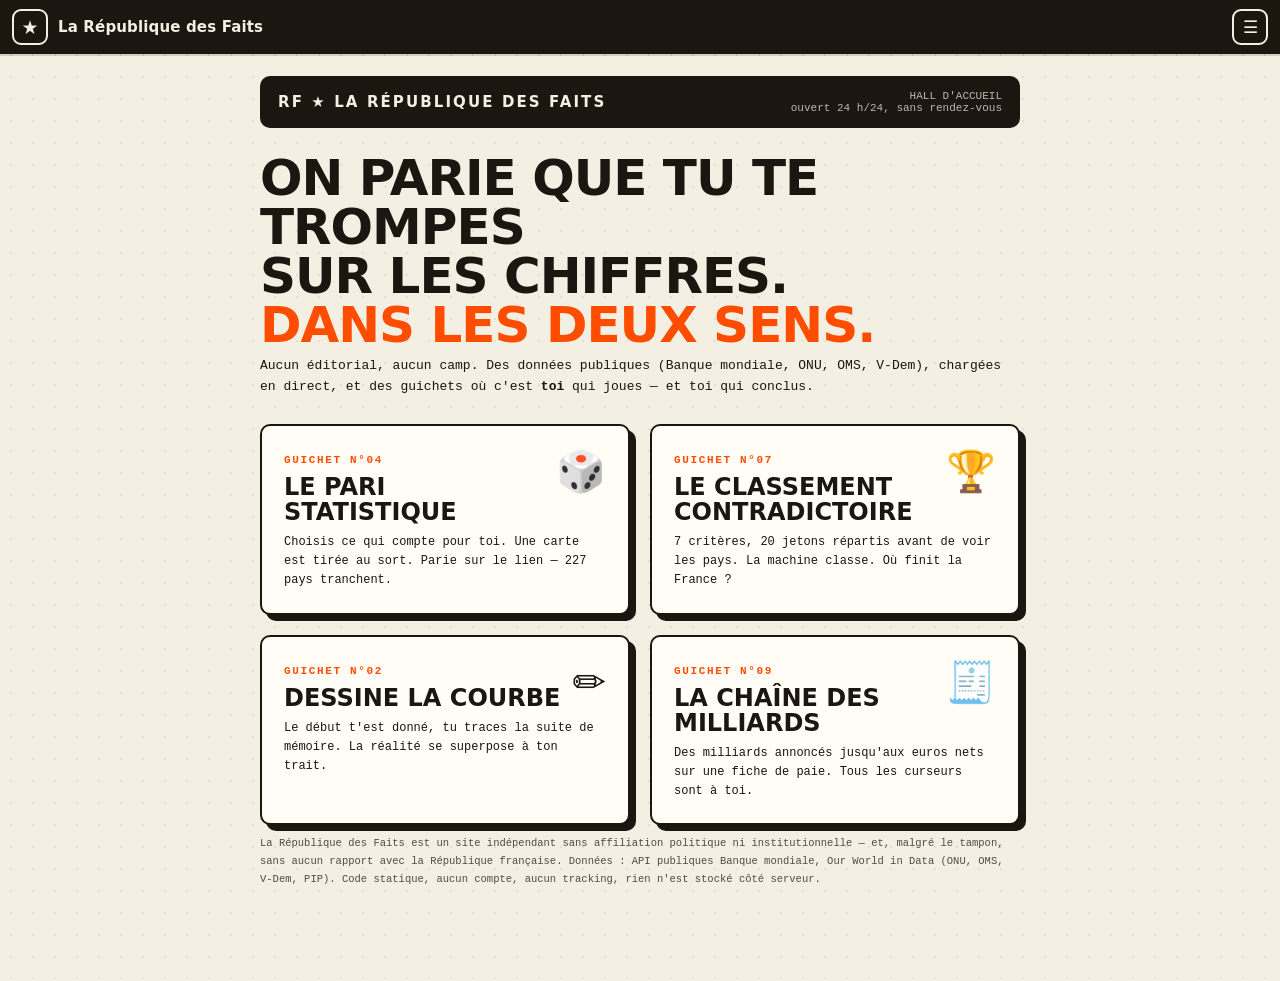
==== index.html @ 017c0ad5 "datarepublic — La République des Faits, 4 guichets de données publiques Site statique, zéro backend " ====
<!doctype html><html lang="fr"><head><meta charset="utf-8">
<meta name="viewport" content="width=device-width,initial-scale=1">
<title>La République des Faits</title>
<link rel="icon" href="data:image/svg+xml,<svg xmlns=%22http://www.w3.org/2000/svg%22 viewBox=%220 0 100 100%22><text y=%22.9em%22 font-size=%2290%22>★</text></svg>">
<link rel="stylesheet" href="styles.css?v=1787875876">
<style>
.guichets{display:grid;grid-template-columns:repeat(auto-fit,minmax(280px,1fr));gap:20px;margin-top:10px}
.g{display:block;text-decoration:none;color:var(--ink);background:var(--card);
 border:2px solid var(--ink);border-radius:10px;box-shadow:6px 6px 0 var(--ink);
 padding:22px;transition:transform .08s}
.g:hover{transform:translate(-3px,-3px);box-shadow:9px 9px 0 var(--ink)}
.g .no{font-family:var(--mono);font-size:11px;letter-spacing:.15em;color:var(--orange);font-weight:700}
.g h2{font-weight:900;font-size:24px;text-transform:uppercase;line-height:1.05;margin:8px 0}
.g p{font-family:var(--mono);font-size:12px;line-height:1.6}
.g .em{font-size:40px;float:right}
.soon{opacity:.55;pointer-events:none}
</style></head><body><div class="wrap">

<div class="bureau"><b>RF ★ LA RÉPUBLIQUE DES FAITS</b>
<div class="form-no">HALL D'ACCUEIL<br>ouvert 24 h/24, sans rendez-vous</div></div>

<h1>On parie que tu te trompes<br>sur les chiffres.<br><span class="o">Dans les deux sens.</span></h1>
<div class="sub">Aucun éditorial, aucun camp. Des données publiques (Banque mondiale, ONU, OMS, V-Dem), chargées en direct, et des guichets où c'est <b>toi</b> qui joues — et toi qui conclus.</div>

<div class="guichets">
<a class="g" href="pari.html"><span class="em">🎲</span>
 <span class="no">GUICHET N°04</span><h2>Le pari statistique</h2>
 <p>Choisis ce qui compte pour toi. Une carte est tirée au sort. Parie sur le lien — 227 pays tranchent.</p></a>
<a class="g" href="classement.html"><span class="em">🏆</span>
 <span class="no">GUICHET N°07</span><h2>Le classement contradictoire</h2>
 <p>7 critères, 20 jetons répartis avant de voir les pays. La machine classe. Où finit la France ?</p></a>
<a class="g" href="courbe.html"><span class="em">✏️</span>
 <span class="no">GUICHET N°02</span><h2>Dessine la courbe</h2>
 <p>Le début t'est donné, tu traces la suite de mémoire. La réalité se superpose à ton trait.</p></a>
<a class="g" href="milliards.html"><span class="em">🧾</span>
 <span class="no">GUICHET N°09</span><h2>La chaîne des milliards</h2>
 <p>Des milliards annoncés jusqu'aux euros nets sur une fiche de paie. Tous les curseurs sont à toi.</p></a>
</div>

</div>
<script src="rf-data.js?v=1787875876"></script>
<footer>La République des Faits est un site indépendant sans affiliation politique ni institutionnelle — et, malgré le tampon, sans aucun rapport avec la République française. Données : API publiques Banque mondiale, Our World in Data (ONU, OMS, V-Dem, PIP). Code statique, aucun compte, aucun tracking, rien n'est stocké côté serveur.</footer>
<script>RF.mountNav("index.html")</script>
</body></html>
---- styles.css ----
:root{
  --paper:#F4EFE3; --ink:#1B160F; --orange:#FF4D00; --green:#1F9D5B;
  --red:#D92D20; --card:#FFFDF6; --mono:ui-monospace,'SF Mono',Menlo,monospace;
}
*{box-sizing:border-box;margin:0}
body{background:var(--paper);color:var(--ink);
  font-family:system-ui,-apple-system,sans-serif;
  background-image:radial-gradient(#00000012 1px,transparent 1px);background-size:22px 22px;
  padding:28px 14px 80px}
.wrap{max-width:760px;margin:0 auto}
.bureau{background:var(--ink);color:var(--paper);border-radius:10px;padding:14px 18px;
  display:flex;justify-content:space-between;align-items:center;gap:10px;flex-wrap:wrap}
.bureau b{font-size:15px;letter-spacing:.14em}
.bureau a{color:var(--paper);text-decoration:none}
.bureau .form-no{font-family:var(--mono);font-size:11px;opacity:.75;text-align:right}
h1{font-weight:900;font-size:clamp(30px,6vw,50px);line-height:.98;letter-spacing:-.02em;
  margin:26px 0 6px;text-transform:uppercase}
h1 .o{color:var(--orange)}
.sub{font-family:var(--mono);font-size:13px;margin-bottom:26px;line-height:1.6}
.card{background:var(--card);border:2px solid var(--ink);border-radius:10px;
  box-shadow:6px 6px 0 var(--ink);padding:18px;margin-bottom:22px;position:relative}
.step-tag{position:absolute;top:-13px;left:14px;background:var(--orange);color:#fff;
  font-family:var(--mono);font-size:11px;font-weight:700;padding:3px 10px;
  border:2px solid var(--ink);border-radius:6px;letter-spacing:.1em}
.go{width:100%;margin-top:16px;padding:15px;font-size:17px;font-weight:900;letter-spacing:.06em;
  background:var(--green);color:#fff;border:2px solid var(--ink);border-radius:10px;cursor:pointer;
  box-shadow:5px 5px 0 var(--ink);text-transform:uppercase}
.go.alt{background:#fff;color:var(--ink)}
.go:disabled{background:#bbb;cursor:not-allowed;box-shadow:none}
.go:active{transform:translate(3px,3px);box-shadow:1px 1px 0 var(--ink)}
.note{font-family:var(--mono);font-size:11.5px;line-height:1.6;background:#fff;
  border-left:4px solid var(--orange);padding:10px 12px;margin-top:12px}
footer{font-family:var(--mono);font-size:10.5px;line-height:1.7;opacity:.75;max-width:760px;margin:10px auto}
footer a{color:inherit}
/* overlay de chargement */
#rf-load{position:fixed;inset:0;background:var(--paper);z-index:50;display:flex;
  align-items:center;justify-content:center;flex-direction:column;gap:18px;
  transition:opacity .3s}
#rf-load.done{opacity:0;pointer-events:none;visibility:hidden}
#rf-load .box{background:var(--card);border:2px solid var(--ink);border-radius:10px;
  box-shadow:6px 6px 0 var(--ink);padding:22px 26px;max-width:420px;width:90%}
#rf-load b{font-size:16px;letter-spacing:.1em;text-transform:uppercase}
#rf-load ul{list-style:none;margin-top:12px;font-family:var(--mono);font-size:12px;line-height:2}
#rf-load li::before{content:'▢ ';}
#rf-load li.ok::before{content:'☑ ';color:var(--green)}
#rf-load li.ko::before{content:'☒ ';color:var(--red)}
.provenance{font-family:var(--mono);font-size:10.5px;opacity:.7;margin:-16px 0 22px}
/* tampons */
.stamp{position:absolute;top:16px;right:16px;transform:rotate(9deg);border:4px solid;border-radius:8px;
  padding:8px 14px;font-weight:900;font-size:22px;text-transform:uppercase;letter-spacing:.05em;
  background:#fffdf6ee;opacity:0;transition:opacity .2s,transform .2s;z-index:5}
.stamp.show{opacity:1;transform:rotate(-7deg) scale(1)}
.stamp.win{color:var(--green);border-color:var(--green)}
.stamp.lose{color:var(--red);border-color:var(--red)}
@media (max-width:520px){ .stamp{font-size:16px;padding:6px 10px} }

/* liens de source */
.srclink{color:inherit;text-decoration:underline;text-underline-offset:2px;text-decoration-style:dotted}
.srclink:hover{color:var(--orange)}

/* ---------- navigation type webapp ---------- */
.topnav{position:sticky;top:0;z-index:40;display:flex;align-items:center;gap:10px;
  background:var(--ink);color:var(--paper);padding:9px 12px;margin:-28px -14px 22px;
  box-shadow:0 2px 0 #00000022}
@media (max-width:520px){.topnav{margin:-28px -14px 18px}}
.tn-back{width:36px;height:36px;flex:0 0 36px;border:2px solid var(--paper);border-radius:9px;
  display:flex;align-items:center;justify-content:center;font-size:19px;font-weight:900;
  color:var(--paper);text-decoration:none}
.tn-back:hover{background:var(--paper);color:var(--ink)}
.tn-home{border-style:solid;cursor:default}
.tn-title{flex:1;font-weight:800;font-size:15px;letter-spacing:.01em;overflow:hidden;
  text-overflow:ellipsis;white-space:nowrap}
.tn-burger{width:36px;height:36px;flex:0 0 36px;background:none;border:2px solid var(--paper);
  border-radius:9px;color:var(--paper);font-size:17px;cursor:pointer}
.tn-burger:hover{background:var(--paper);color:var(--ink)}
.scrim{position:fixed;inset:0;background:#1B160F80;opacity:0;pointer-events:none;
  transition:opacity .18s;z-index:44}
.scrim.on{opacity:1;pointer-events:auto}
.drawer{position:fixed;top:0;right:0;bottom:0;width:min(310px,80vw);background:var(--card);
  border-left:3px solid var(--ink);z-index:45;transform:translateX(102%);
  transition:transform .22s cubic-bezier(.2,.8,.3,1);padding:16px 14px;overflow:auto}
.drawer.open{transform:none}
.dr-head{font-family:var(--mono);font-size:10.5px;letter-spacing:.18em;opacity:.6;margin:6px 4px 12px}
.dr-item{display:flex;align-items:center;gap:11px;padding:11px 10px;border:2px solid var(--ink);
  border-radius:9px;margin-bottom:9px;text-decoration:none;color:var(--ink);background:#fff}
.dr-item:hover{background:var(--ink);color:var(--paper)}
.dr-item.on{background:var(--orange);color:#fff;border-color:var(--ink)}
.dr-em{font-size:21px}
.dr-t{font-weight:800;font-size:14.5px;line-height:1.2}
.dr-t small{display:block;font-family:var(--mono);font-size:9.5px;font-weight:400;opacity:.7;margin-top:2px}
footer a,.src a,.qsub a{color:inherit}
.dlbtn{font-family:var(--mono);font-size:11px;padding:7px 12px;border:2px solid var(--ink);
  background:#fff;border-radius:7px;cursor:pointer;margin-top:10px}
.dlbtn:hover{background:var(--ink);color:var(--paper)}
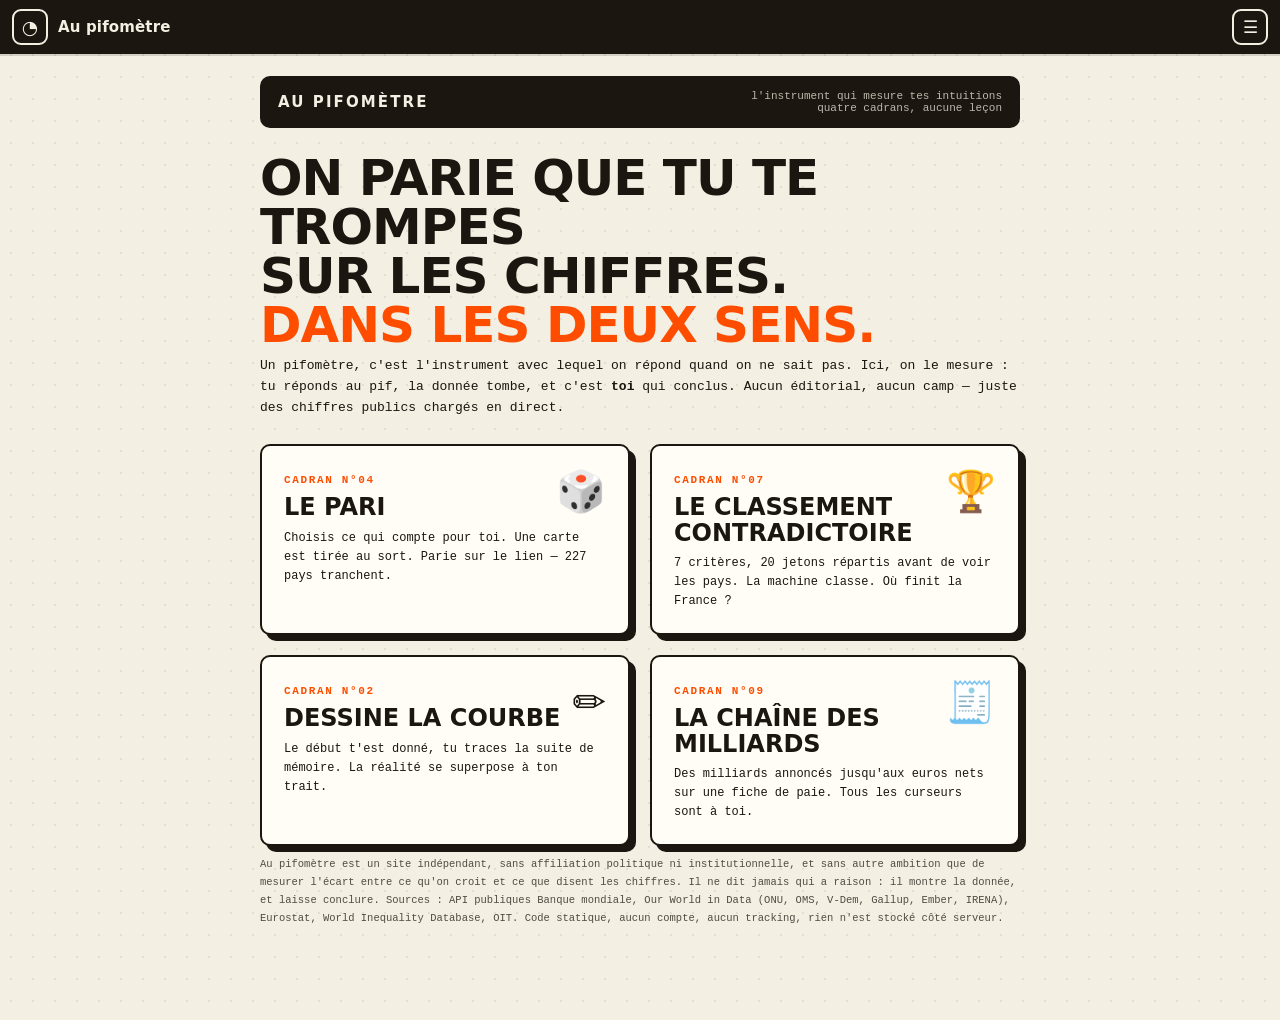
==== commit 89f8ab1e: "Rebranding : La République des Faits → Au pifomètre Le nom du site s'aligne sur celui du projet et s" ====
--- a/index.html
+++ b/index.html
@@ -1,10 +1,10 @@
 <!doctype html><html lang="fr"><head><meta charset="utf-8">
 <meta name="viewport" content="width=device-width,initial-scale=1">
-<title>La République des Faits</title>
-<link rel="icon" href="data:image/svg+xml,<svg xmlns=%22http://www.w3.org/2000/svg%22 viewBox=%220 0 100 100%22><text y=%22.9em%22 font-size=%2290%22>★</text></svg>">
-<link rel="stylesheet" href="styles.css?v=1787875876">
+<title>Au pifomètre — tes intuitions contre les chiffres</title>
+<link rel="icon" href="favicon.svg?v=1787878178">
+<link rel="stylesheet" href="styles.css?v=1787878178">
 <style>
-.guichets{display:grid;grid-template-columns:repeat(auto-fit,minmax(280px,1fr));gap:20px;margin-top:10px}
+.cadrans{display:grid;grid-template-columns:repeat(auto-fit,minmax(280px,1fr));gap:20px;margin-top:10px}
 .g{display:block;text-decoration:none;color:var(--ink);background:var(--card);
  border:2px solid var(--ink);border-radius:10px;box-shadow:6px 6px 0 var(--ink);
  padding:22px;transition:transform .08s}
@@ -16,29 +16,32 @@
 .soon{opacity:.55;pointer-events:none}
 </style></head><body><div class="wrap">
 
-<div class="bureau"><b>RF ★ LA RÉPUBLIQUE DES FAITS</b>
-<div class="form-no">HALL D'ACCUEIL<br>ouvert 24 h/24, sans rendez-vous</div></div>
+<div class="bureau"><b>AU PIFOMÈTRE</b>
+<div class="form-no">l'instrument qui mesure tes intuitions<br>quatre cadrans, aucune leçon</div></div>
 
 <h1>On parie que tu te trompes<br>sur les chiffres.<br><span class="o">Dans les deux sens.</span></h1>
-<div class="sub">Aucun éditorial, aucun camp. Des données publiques (Banque mondiale, ONU, OMS, V-Dem), chargées en direct, et des guichets où c'est <b>toi</b> qui joues — et toi qui conclus.</div>
+<div class="sub">Un pifomètre, c'est l'instrument avec lequel on répond quand on ne sait pas. Ici, on le mesure : tu réponds au pif, la donnée tombe, et c'est <b>toi</b> qui conclus. Aucun éditorial, aucun camp — juste des chiffres publics chargés en direct.</div>
 
-<div class="guichets">
+<div class="cadrans">
 <a class="g" href="pari.html"><span class="em">🎲</span>
- <span class="no">GUICHET N°04</span><h2>Le pari statistique</h2>
+ <span class="no">CADRAN N°04</span><h2>Le pari</h2>
  <p>Choisis ce qui compte pour toi. Une carte est tirée au sort. Parie sur le lien — 227 pays tranchent.</p></a>
 <a class="g" href="classement.html"><span class="em">🏆</span>
- <span class="no">GUICHET N°07</span><h2>Le classement contradictoire</h2>
+ <span class="no">CADRAN N°07</span><h2>Le classement contradictoire</h2>
  <p>7 critères, 20 jetons répartis avant de voir les pays. La machine classe. Où finit la France ?</p></a>
 <a class="g" href="courbe.html"><span class="em">✏️</span>
- <span class="no">GUICHET N°02</span><h2>Dessine la courbe</h2>
+ <span class="no">CADRAN N°02</span><h2>Dessine la courbe</h2>
  <p>Le début t'est donné, tu traces la suite de mémoire. La réalité se superpose à ton trait.</p></a>
 <a class="g" href="milliards.html"><span class="em">🧾</span>
- <span class="no">GUICHET N°09</span><h2>La chaîne des milliards</h2>
+ <span class="no">CADRAN N°09</span><h2>La chaîne des milliards</h2>
  <p>Des milliards annoncés jusqu'aux euros nets sur une fiche de paie. Tous les curseurs sont à toi.</p></a>
 </div>
 
 </div>
-<script src="rf-data.js?v=1787875876"></script>
-<footer>La République des Faits est un site indépendant sans affiliation politique ni institutionnelle — et, malgré le tampon, sans aucun rapport avec la République française. Données : API publiques Banque mondiale, Our World in Data (ONU, OMS, V-Dem, PIP). Code statique, aucun compte, aucun tracking, rien n'est stocké côté serveur.</footer>
+<script src="rf-data.js?v=1787878225"></script>
+<footer>Au pifomètre est un site indépendant, sans affiliation politique ni institutionnelle, et sans autre ambition
+que de mesurer l'écart entre ce qu'on croit et ce que disent les chiffres. Il ne dit jamais qui a raison : il montre la
+donnée, et laisse conclure. Sources : API publiques Banque mondiale, Our World in Data (ONU, OMS, V-Dem, Gallup, Ember,
+IRENA), Eurostat, World Inequality Database, OIT. Code statique, aucun compte, aucun tracking, rien n'est stocké côté serveur.</footer>
 <script>RF.mountNav("index.html")</script>
 </body></html>
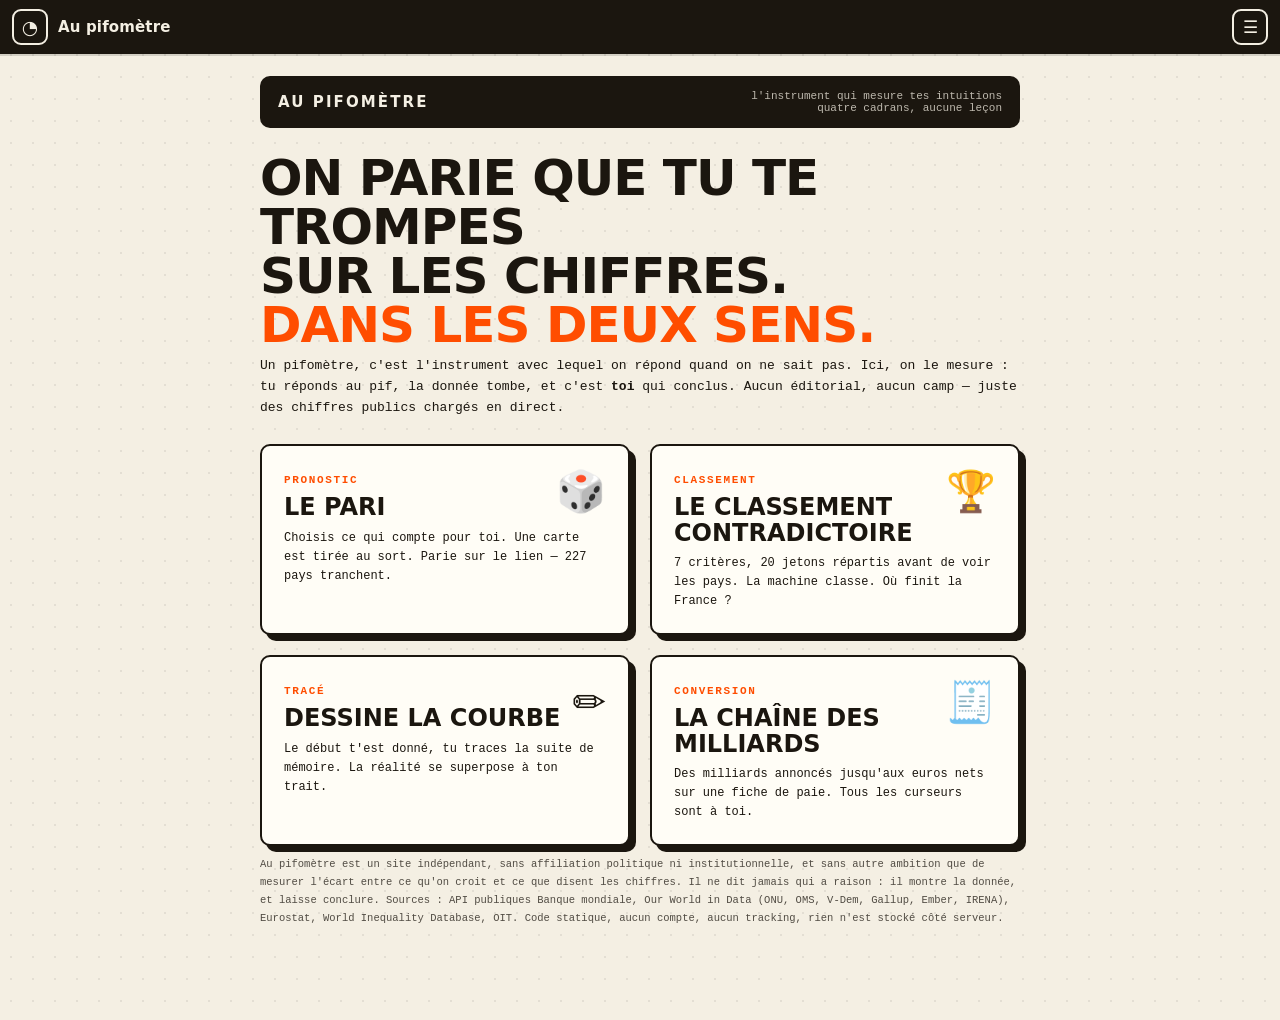
==== commit 8bb39351: "Numéros de cadran retirés · 10 mesures · profils au lieu de cases - Les numéros (04, 07, 02, 09) éta" ====
--- a/index.html
+++ b/index.html
@@ -1,8 +1,8 @@
 <!doctype html><html lang="fr"><head><meta charset="utf-8">
 <meta name="viewport" content="width=device-width,initial-scale=1">
 <title>Au pifomètre — tes intuitions contre les chiffres</title>
-<link rel="icon" href="favicon.svg?v=1787878178">
-<link rel="stylesheet" href="styles.css?v=1787878178">
+<link rel="icon" href="favicon.svg?v=1787878867">
+<link rel="stylesheet" href="styles.css?v=1787878867">
 <style>
 .cadrans{display:grid;grid-template-columns:repeat(auto-fit,minmax(280px,1fr));gap:20px;margin-top:10px}
 .g{display:block;text-decoration:none;color:var(--ink);background:var(--card);
@@ -24,21 +24,21 @@
 
 <div class="cadrans">
 <a class="g" href="pari.html"><span class="em">🎲</span>
- <span class="no">CADRAN N°04</span><h2>Le pari</h2>
+ <span class="no">PRONOSTIC</span><h2>Le pari</h2>
  <p>Choisis ce qui compte pour toi. Une carte est tirée au sort. Parie sur le lien — 227 pays tranchent.</p></a>
 <a class="g" href="classement.html"><span class="em">🏆</span>
- <span class="no">CADRAN N°07</span><h2>Le classement contradictoire</h2>
+ <span class="no">CLASSEMENT</span><h2>Le classement contradictoire</h2>
  <p>7 critères, 20 jetons répartis avant de voir les pays. La machine classe. Où finit la France ?</p></a>
 <a class="g" href="courbe.html"><span class="em">✏️</span>
- <span class="no">CADRAN N°02</span><h2>Dessine la courbe</h2>
+ <span class="no">TRACÉ</span><h2>Dessine la courbe</h2>
  <p>Le début t'est donné, tu traces la suite de mémoire. La réalité se superpose à ton trait.</p></a>
 <a class="g" href="milliards.html"><span class="em">🧾</span>
- <span class="no">CADRAN N°09</span><h2>La chaîne des milliards</h2>
+ <span class="no">CONVERSION</span><h2>La chaîne des milliards</h2>
  <p>Des milliards annoncés jusqu'aux euros nets sur une fiche de paie. Tous les curseurs sont à toi.</p></a>
 </div>
 
 </div>
-<script src="rf-data.js?v=1787878225"></script>
+<script src="rf-data.js?v=1787878867"></script>
 <footer>Au pifomètre est un site indépendant, sans affiliation politique ni institutionnelle, et sans autre ambition
 que de mesurer l'écart entre ce qu'on croit et ce que disent les chiffres. Il ne dit jamais qui a raison : il montre la
 donnée, et laisse conclure. Sources : API publiques Banque mondiale, Our World in Data (ONU, OMS, V-Dem, Gallup, Ember,
